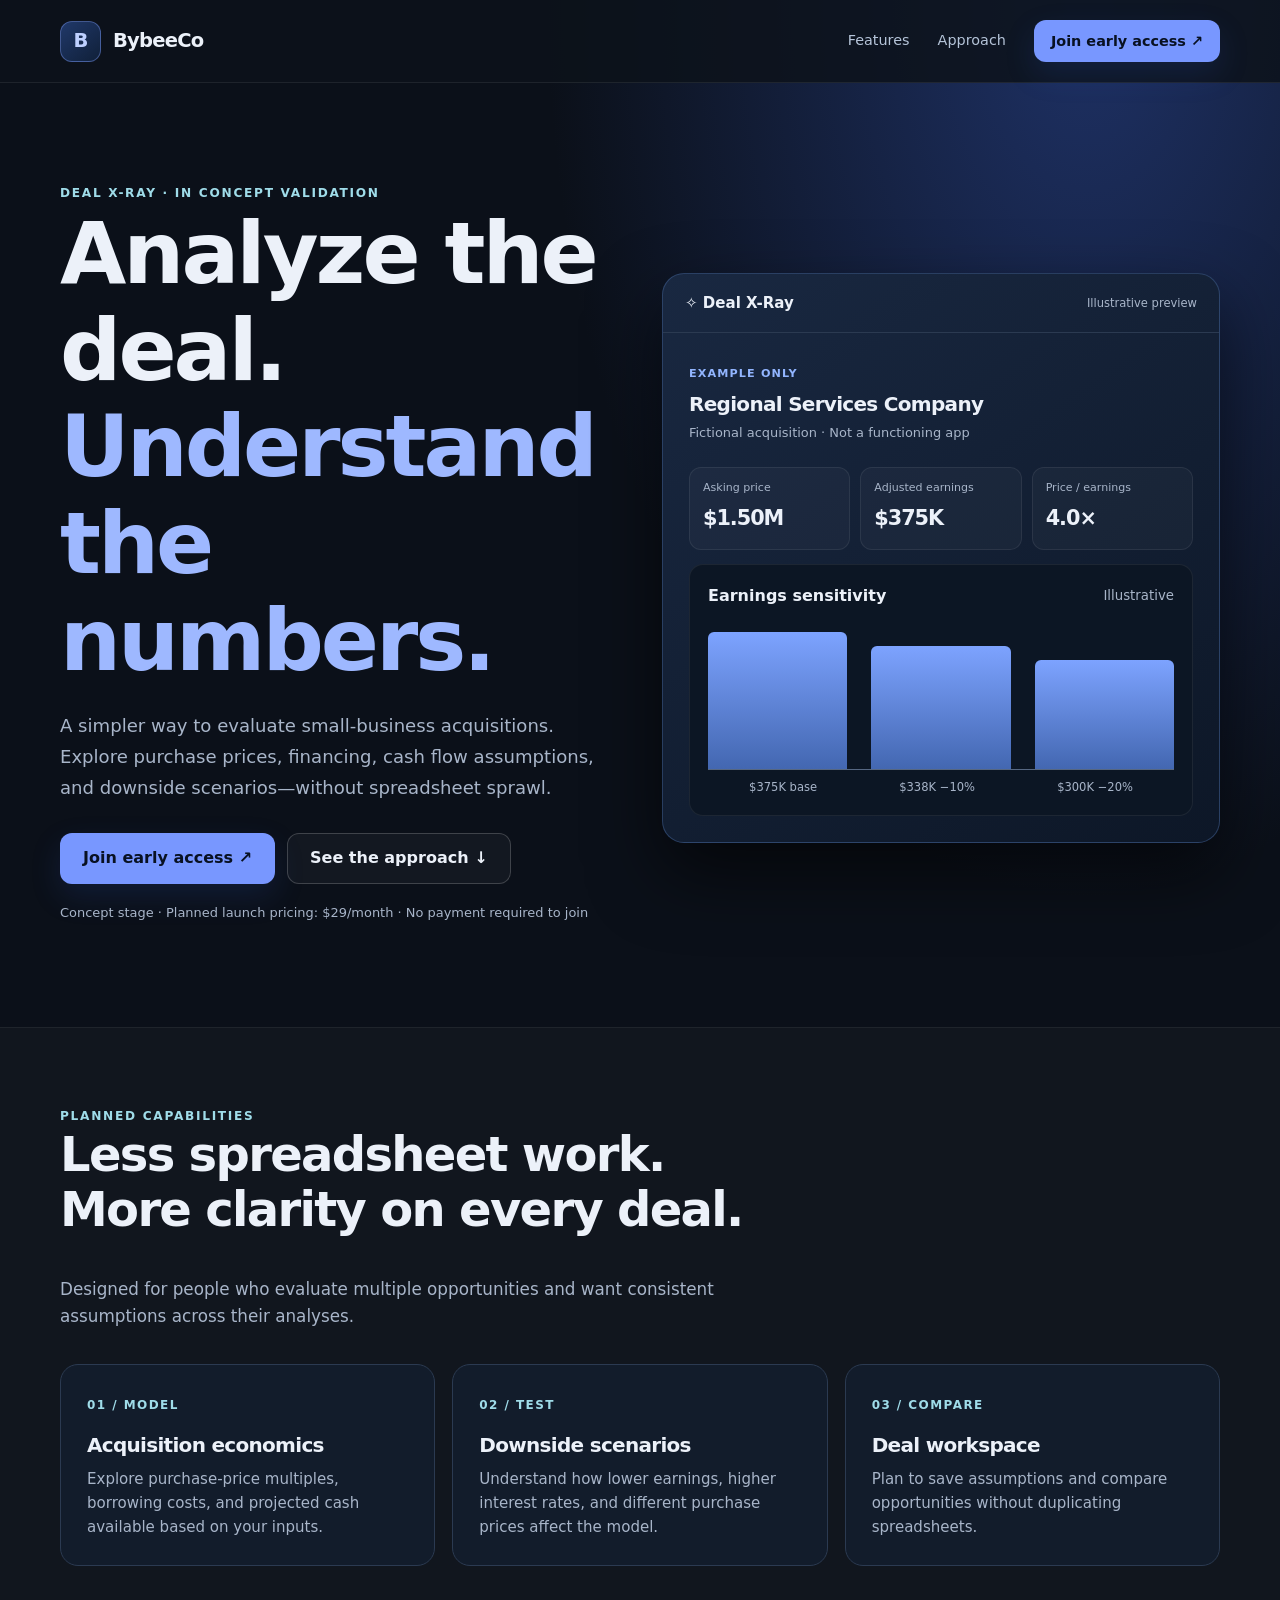
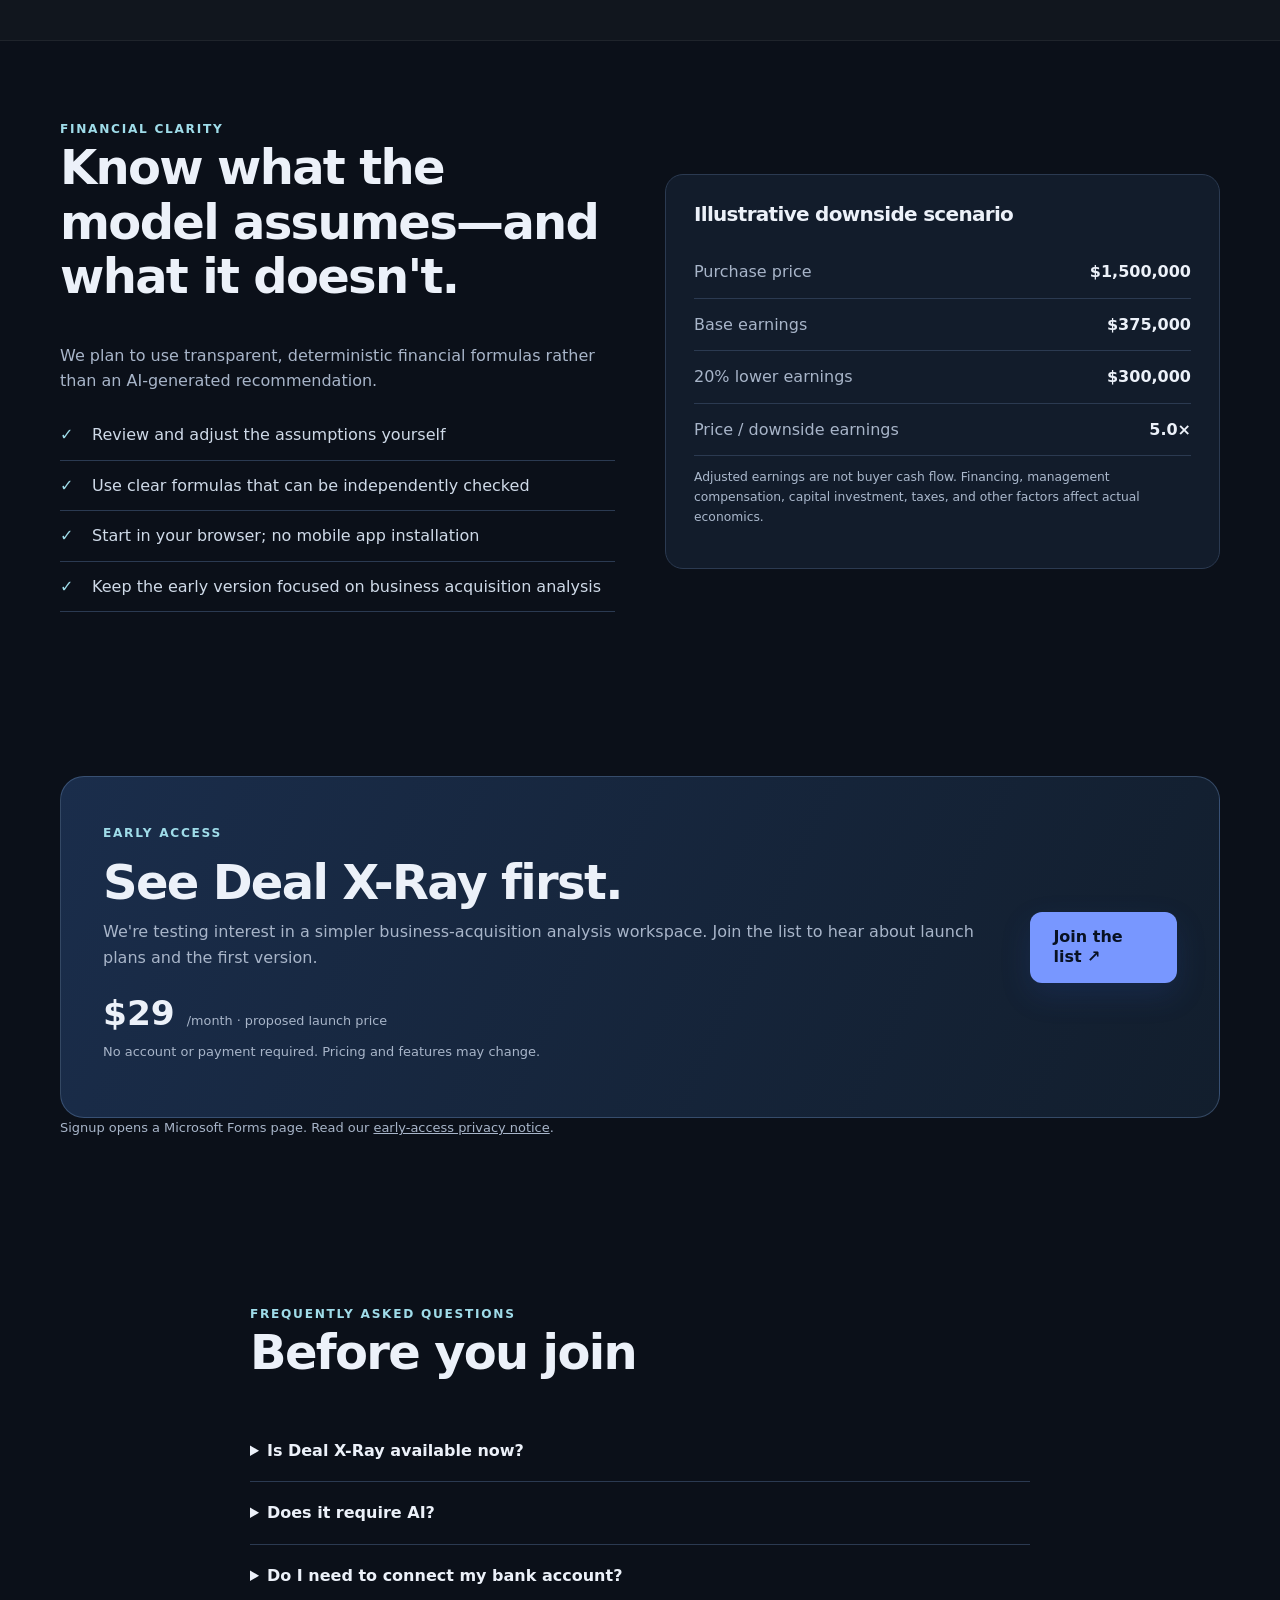
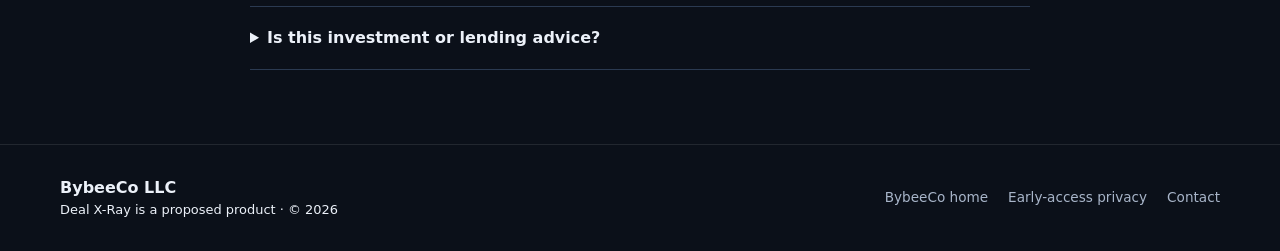
==== deal-xray/index.html @ c231838a "feat(site): add BybeeCo and Deal X-Ray launch pages" ====
<!doctype html>
<html lang="en"><head><meta charset="utf-8"><meta name="viewport" content="width=device-width,initial-scale=1"><meta name="theme-color" content="#0b1019"><meta name="description" content="Deal X-Ray is a planned business acquisition analysis workspace. Model valuations, financing, and downside scenarios. Join the early-access list."><meta property="og:title" content="Deal X-Ray | Analyze the deal. Understand the numbers."><meta property="og:description" content="A simpler way to evaluate business acquisitions. Join the early-access list."><link rel="icon" href="../favicon.svg" type="image/svg+xml"><link rel="stylesheet" href="../styles.css"><title>Deal X-Ray — Business acquisition analysis | BybeeCo</title></head>
<body><header class="header"><div class="container nav"><a class="logo" href="../"><span class="monogram">B</span>BybeeCo</a><nav class="nav-links" aria-label="Primary"><a href="#features">Features</a><a href="#how">Approach</a><a class="button primary small" href="#early-access">Join early access ↗</a></nav></div></header>
<main>
<section class="hero container"><div><span class="eyebrow">Deal X-Ray · In concept validation</span><h1>Analyze the deal.<br><span>Understand the numbers.</span></h1><p class="lead">A simpler way to evaluate small-business acquisitions. Explore purchase prices, financing, cash flow assumptions, and downside scenarios—without spreadsheet sprawl.</p><div class="actions"><a class="button primary" href="#early-access">Join early access ↗</a><a class="button secondary" href="#how">See the approach ↓</a></div><p class="caption">Concept stage · Planned launch pricing: $29/month · No payment required to join</p></div>
<div class="preview" role="img" aria-label="Illustrative acquisition underwriting preview showing a fictional business, price to earnings multiple, and downside scenarios"><div class="preview-head"><strong>✧ Deal X-Ray</strong><small>Illustrative preview</small></div><div class="preview-body"><span class="preview-tag">EXAMPLE ONLY</span><h3>Regional Services Company</h3><p class="caption">Fictional acquisition · Not a functioning app</p><div class="metrics"><div class="metric"><span>Asking price</span><strong>$1.50M</strong></div><div class="metric"><span>Adjusted earnings</span><strong>$375K</strong></div><div class="metric"><span>Price / earnings</span><strong>4.0×</strong></div></div><div class="graph"><div class="graph-top"><strong>Earnings sensitivity</strong><small>Illustrative</small></div><div class="bars"><div style="--h:100%"></div><div style="--h:90%"></div><div style="--h:80%"></div></div><div class="bar-labels"><span>$375K base</span><span>$338K −10%</span><span>$300K −20%</span></div></div></div></div></section>
<section class="section section-alt" id="features"><div class="container"><div class="section-head"><span class="kicker">Planned capabilities</span><h2>Less spreadsheet work. More clarity on every deal.</h2><p>Designed for people who evaluate multiple opportunities and want consistent assumptions across their analyses.</p></div><div class="cards"><article class="card"><span class="num">01 / MODEL</span><h3>Acquisition economics</h3><p>Explore purchase-price multiples, borrowing costs, and projected cash available based on your inputs.</p></article><article class="card"><span class="num">02 / TEST</span><h3>Downside scenarios</h3><p>Understand how lower earnings, higher interest rates, and different purchase prices affect the model.</p></article><article class="card"><span class="num">03 / COMPARE</span><h3>Deal workspace</h3><p>Plan to save assumptions and compare opportunities without duplicating spreadsheets.</p></article></div></div></section>
<section class="section container" id="how"><div class="split"><div><span class="kicker">Financial clarity</span><h2>Know what the model assumes—and what it doesn't.</h2><p>We plan to use transparent, deterministic financial formulas rather than an AI-generated recommendation.</p><ul class="check-list"><li>Review and adjust the assumptions yourself</li><li>Use clear formulas that can be independently checked</li><li>Start in your browser; no mobile app installation</li><li>Keep the early version focused on business acquisition analysis</li></ul></div><div class="note"><h3>Illustrative downside scenario</h3><div class="note-line"><span>Purchase price</span><strong>$1,500,000</strong></div><div class="note-line"><span>Base earnings</span><strong>$375,000</strong></div><div class="note-line"><span>20% lower earnings</span><strong>$300,000</strong></div><div class="note-line"><span>Price / downside earnings</span><strong>5.0×</strong></div><p class="warning">Adjusted earnings are not buyer cash flow. Financing, management compensation, capital investment, taxes, and other factors affect actual economics.</p></div></div></section>
<section class="section container" id="early-access"><div class="cta"><div><span class="kicker">Early access</span><h2>See Deal X-Ray first.</h2><p>We're testing interest in a simpler business-acquisition analysis workspace. Join the list to hear about launch plans and the first version.</p><div class="price"><strong>$29</strong><span>/month · proposed launch price</span></div><p class="caption">No account or payment required. Pricing and features may change.</p></div><a class="button primary" href="https://forms.cloud.microsoft/Pages/ResponsePage.aspx?id=NekUYfxFBU6qpfQUZ_yg_f80z0Z3oLlMpwESJOcBspFUMzMwTzVXTllCS1RRMVNJT1NWU1c4MEo0NC4u" target="_blank" rel="noopener noreferrer">Join the list ↗</a></div><p class="caption">Signup opens a Microsoft Forms page. Read our <a href="privacy.html" style="text-decoration:underline">early-access privacy notice</a>.</p></section>
<section class="section faq container"><span class="kicker">Frequently asked questions</span><h2>Before you join</h2><details><summary>Is Deal X-Ray available now?</summary><p>No. We're evaluating demand and developing the initial concept. The signup list is not a purchase or guarantee of launch.</p></details><details><summary>Does it require AI?</summary><p>No. The planned financial modeling uses formulas and explicit assumptions, not AI inference services.</p></details><details><summary>Do I need to connect my bank account?</summary><p>No. The early-access form does not request bank details or financial statements.</p></details><details><summary>Is this investment or lending advice?</summary><p>No. Deal X-Ray is planned as modeling and decision-support software, not investment, accounting, tax, legal, appraisal, or lending advice.</p></details></section>
</main><footer class="footer"><div class="container footer-inner"><div><strong>BybeeCo LLC</strong><div class="caption">Deal X-Ray is a proposed product · © 2026</div></div><div class="footer-links"><a href="../">BybeeCo home</a><a href="privacy.html">Early-access privacy</a><a href="mailto:chandler@bybeeco.net">Contact</a></div></div></footer></body></html>
---- styles.css ----
:root{color-scheme:dark;--bg:#0b1019;--panel:#121c2b;--panel2:#152238;--ink:#ecf1f9;--sub:#a8b5c9;--line:#2b3a51;--accent:#7295ff;--accent2:#9fdce9;--radius:18px}
*{box-sizing:border-box}html{scroll-behavior:smooth}body{margin:0;background:radial-gradient(ellipse 65% 40% at 85% 0%,#1e3165 0%,transparent 65%),var(--bg);color:var(--ink);font:16px/1.6 Inter,ui-sans-serif,system-ui,-apple-system,Segoe UI,sans-serif}a{color:inherit;text-decoration:none}a:hover{text-decoration:underline}a:focus-visible,summary:focus-visible{outline:2px solid var(--accent2);outline-offset:4px}h1,h2,h3,p{margin-top:0}h1,h2,h3{line-height:1.13;letter-spacing:-.035em}h1{font-size:clamp(2.7rem,6.7vw,5.7rem);margin-bottom:22px}h2{font-size:clamp(2rem,4vw,3rem)}h3{font-size:1.25rem}p{color:var(--sub)}small,.muted{color:var(--sub)}.container{width:min(1160px,calc(100% - 40px));margin:auto}.header{border-bottom:1px solid #ffffff13;background:#0c121bd9;position:relative;z-index:2}.nav{min-height:82px;display:flex;align-items:center;justify-content:space-between;gap:22px}.logo{display:flex;align-items:center;gap:12px;font-weight:750;font-size:1.22rem;letter-spacing:-.04em}.monogram{display:inline-grid;place-items:center;width:41px;height:41px;border:1px solid #86a2ff66;border-radius:12px;background:linear-gradient(140deg,#203869,#102039);color:#bed0ff;font-weight:850}.nav-links{display:flex;align-items:center;gap:28px}.nav-links>a:not(.button){font-size:.9rem;color:#b5c4d9}.button{display:inline-flex;align-items:center;justify-content:center;gap:8px;border-radius:12px;padding:14px 22px;font-weight:700;line-height:1.3;transition:transform .15s,background .15s;border:1px solid transparent}.button:hover{text-decoration:none;transform:translateY(-1px)}.primary{background:#7897ff;color:#081122;box-shadow:0 12px 30px #294eb030}.primary:hover{background:#93abff}.secondary{background:#ffffff09;border-color:#ffffff30;color:var(--ink)}.small{padding:11px 16px;font-size:.9rem}.eyebrow,.kicker{font-size:.76rem;color:var(--accent2);font-weight:750;letter-spacing:.14em;text-transform:uppercase}.hero{padding:96px 0 90px;display:grid;grid-template-columns:1fr 1fr;align-items:center;gap:44px}.hero h1 span{color:#9eb8ff}.lead{font-size:1.13rem;line-height:1.7;max-width:580px}.actions{display:flex;flex-wrap:wrap;gap:12px;margin:30px 0 19px}.caption{font-size:.81rem}.preview{background:linear-gradient(145deg,#192841,#0d1727);border:1px solid #4262977f;border-radius:22px;box-shadow:0 30px 70px #0009;overflow:hidden}.preview-head{display:flex;justify-content:space-between;align-items:center;padding:17px 22px;border-bottom:1px solid var(--line);gap:10px}.preview-head strong{font-size:.94rem}.preview-head small{font-size:.72rem}.preview-body{padding:26px}.preview-body h3{margin:8px 0}.preview-tag{color:#92b5ff;font-size:.7rem;font-weight:700;letter-spacing:.1em}.metrics{display:grid;grid-template-columns:repeat(3,1fr);gap:10px;margin-top:23px}.metric{background:#ffffff08;border:1px solid #ffffff13;border-radius:12px;padding:13px}.metric span{display:block;font-size:.69rem;color:var(--sub);line-height:1.3}.metric strong{display:block;font-size:1.3rem;margin:7px 0 0;letter-spacing:-.05em}.graph{margin-top:14px;padding:18px;background:#0c1624;border:1px solid #ffffff12;border-radius:14px}.graph-top{display:flex;align-items:center;justify-content:space-between;gap:10px}.bars{height:138px;display:grid;grid-template-columns:repeat(3,1fr);gap:24px;align-items:end;margin-top:24px;border-bottom:1px solid #566782}.bars div{border-radius:6px 6px 0 0;background:linear-gradient(180deg,#7da3ff,#4367b1);height:var(--h);position:relative}.bar-labels{display:flex;justify-content:space-around;color:var(--sub);font-size:.72rem;padding-top:8px}.section{padding:74px 0}.section-alt{background:#ffffff06;border-block:1px solid #ffffff0f}.section-head{max-width:740px;margin-bottom:35px}.section-head p{font-size:1.05rem}.cards{display:grid;grid-template-columns:repeat(3,minmax(0,1fr));gap:17px}.card{padding:26px;background:var(--panel);border:1px solid var(--line);border-radius:var(--radius)}.card .num{color:var(--accent2);font-size:.75rem;letter-spacing:.12em;font-weight:800}.card h3{margin:17px 0 10px}.card p{font-size:.94rem;margin:0}.split{display:grid;grid-template-columns:1fr 1fr;gap:50px;align-items:center}.check-list{list-style:none;padding:0}.check-list li{padding:12px 0 12px 32px;border-bottom:1px solid var(--line);position:relative;color:#cfdae8}.check-list li:before{content:'✓';position:absolute;left:0;color:var(--accent2)}.note{border:1px solid var(--line);background:var(--panel);border-radius:var(--radius);padding:28px}.note-line{display:flex;justify-content:space-between;gap:10px;padding:13px 0;border-bottom:1px solid var(--line)}.note-line:last-child{border-bottom:0}.note-line span{color:var(--sub)}.note-line strong{white-space:nowrap}.cta{border:1px solid #6685b168;background:linear-gradient(115deg,#1a2d4b,#121e2d);border-radius:24px;padding:42px;display:flex;align-items:center;justify-content:space-between;gap:28px}.cta h2{margin:10px 0}.price{display:flex;gap:12px;align-items:baseline;margin:12px 0 0}.price strong{font-size:2.15rem}.price span{color:var(--sub);font-size:.8rem}.faq{max-width:780px}.faq details{padding:18px 0;border-bottom:1px solid var(--line)}.faq summary{cursor:pointer;font-weight:650}.faq p{padding-top:12px}.footer{border-top:1px solid #ffffff18;padding:30px 0}.footer-inner{display:flex;justify-content:space-between;gap:16px;flex-wrap:wrap;align-items:center}.footer-links{display:flex;flex-wrap:wrap;gap:20px;font-size:.85rem;color:var(--sub)}.legal{max-width:800px;margin:65px auto 90px}.legal h1{font-size:clamp(2.2rem,5vw,3.4rem)}.legal h2{font-size:1.3rem;margin-top:28px}.legal p,.legal li{color:var(--sub)}.warning{font-size:.77rem;color:#aab8cc;margin-top:12px}
@media(max-width:850px){.hero,.split{grid-template-columns:1fr}.hero{padding:65px 0;gap:35px}.cards{grid-template-columns:1fr 1fr}.cta{flex-direction:column;align-items:start}.nav-links>a:not(.button){display:none}}
@media(max-width:560px){.container{width:min(100% - 28px,1160px)}.nav{min-height:70px}.nav-links .button{font-size:.77rem;padding:10px 12px}.logo{font-size:1.06rem}.monogram{width:35px;height:35px}.hero{padding:50px 0}.cards{grid-template-columns:1fr}.metrics{gap:5px}.metric{padding:10px}.metric strong{font-size:1.05rem}.metric span{font-size:.62rem}.preview-body{padding:15px}.cta{padding:26px}.section{padding:50px 0}.footer-inner{align-items:start;flex-direction:column}}
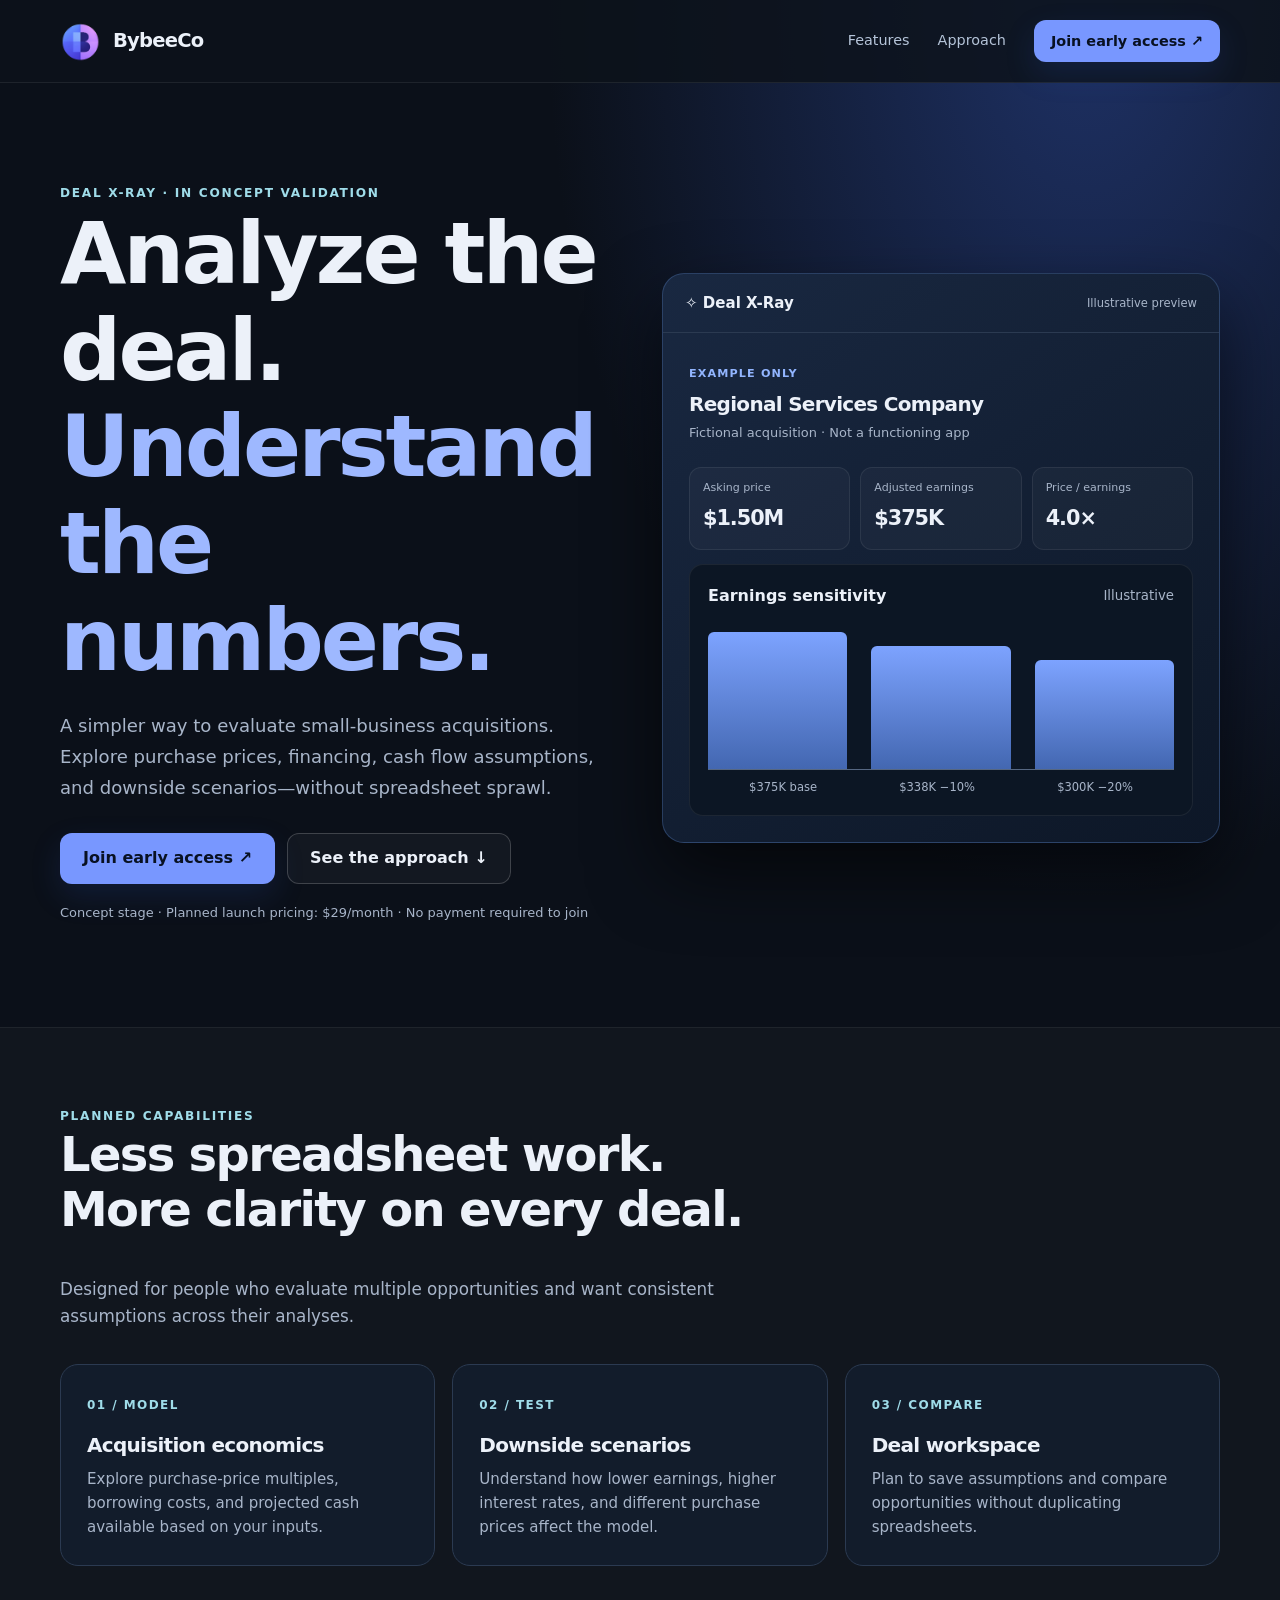
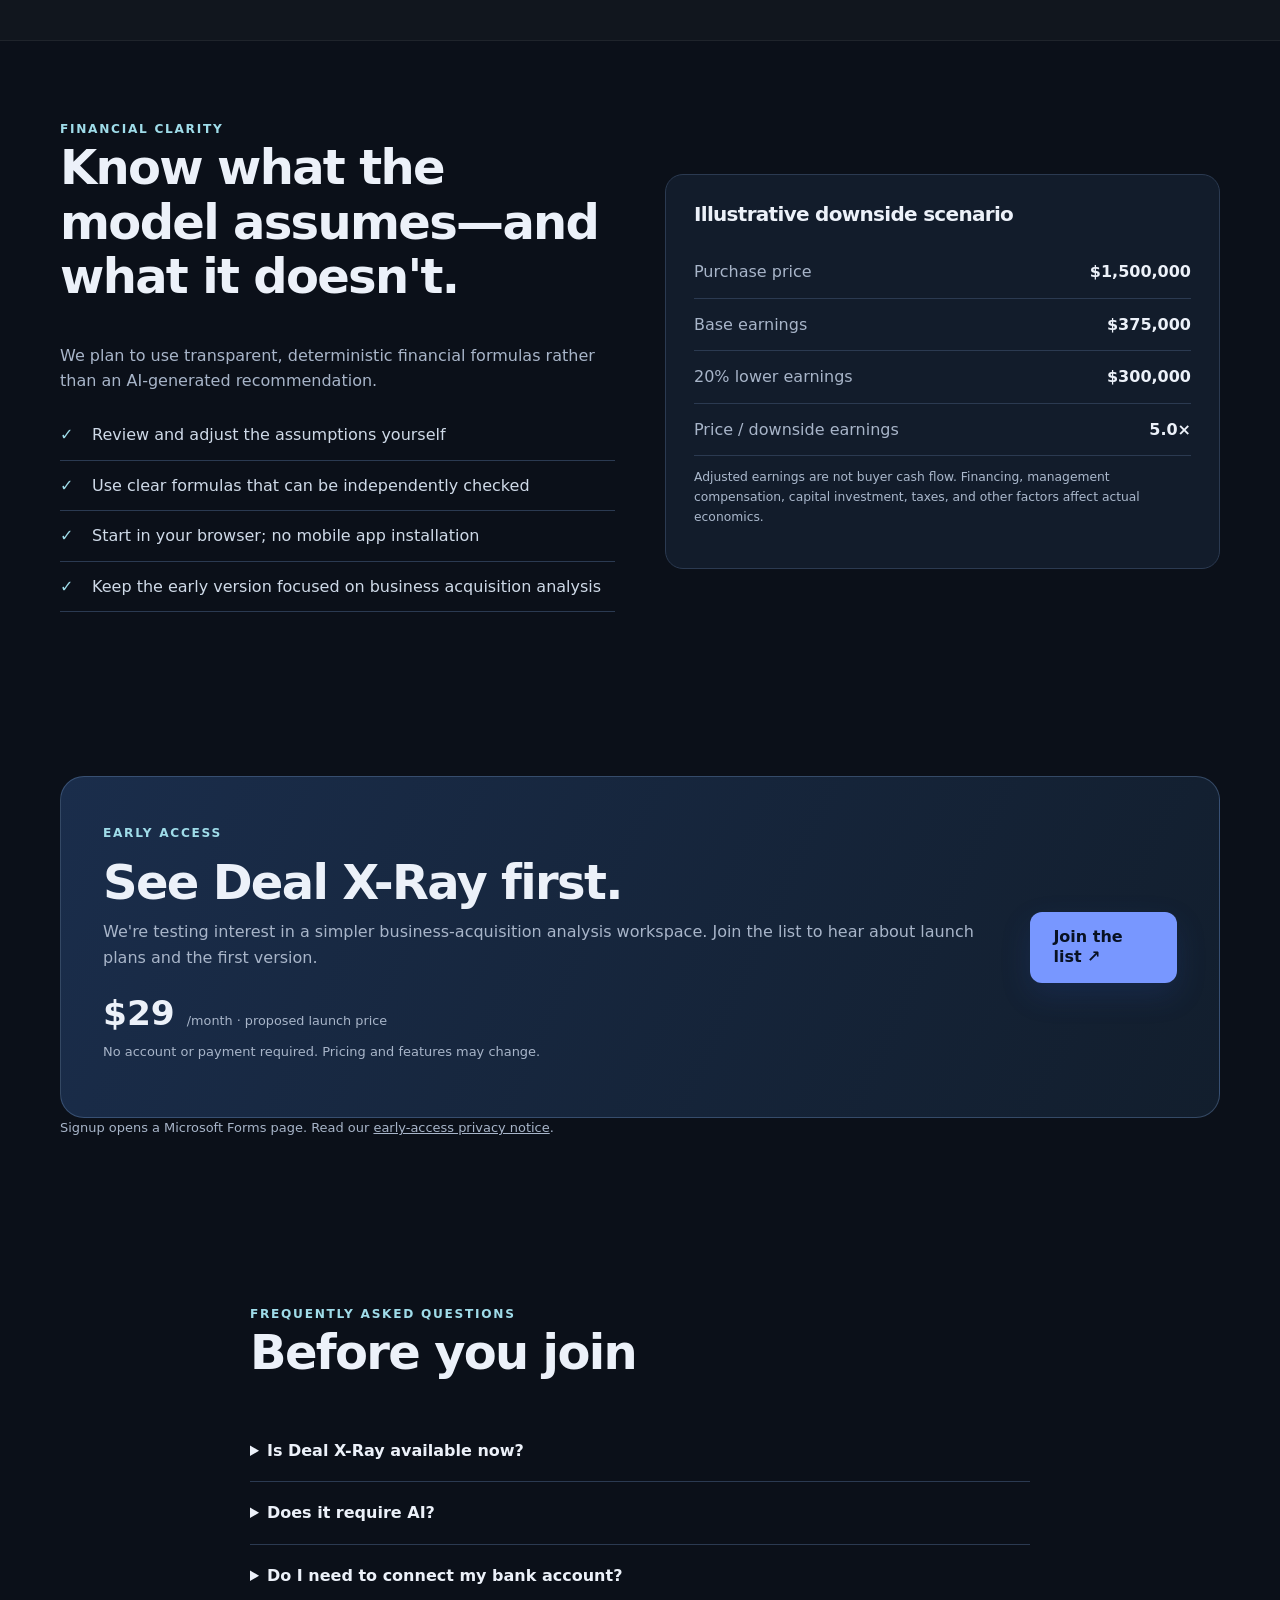
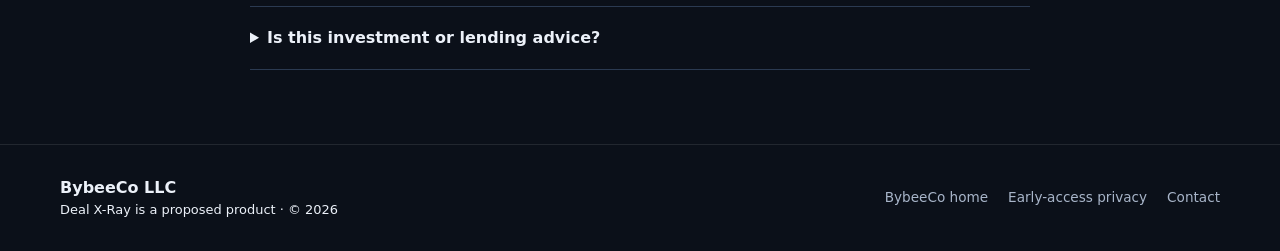
==== commit 5c559581: "style: replace placeholder monogram with original BybeeCo brand assets" ====
--- a/deal-xray/index.html
+++ b/deal-xray/index.html
@@ -1,6 +1,6 @@
 <!doctype html>
-<html lang="en"><head><meta charset="utf-8"><meta name="viewport" content="width=device-width,initial-scale=1"><meta name="theme-color" content="#0b1019"><meta name="description" content="Deal X-Ray is a planned business acquisition analysis workspace. Model valuations, financing, and downside scenarios. Join the early-access list."><meta property="og:title" content="Deal X-Ray | Analyze the deal. Understand the numbers."><meta property="og:description" content="A simpler way to evaluate business acquisitions. Join the early-access list."><link rel="icon" href="../favicon.svg" type="image/svg+xml"><link rel="stylesheet" href="../styles.css"><title>Deal X-Ray — Business acquisition analysis | BybeeCo</title></head>
-<body><header class="header"><div class="container nav"><a class="logo" href="../"><span class="monogram">B</span>BybeeCo</a><nav class="nav-links" aria-label="Primary"><a href="#features">Features</a><a href="#how">Approach</a><a class="button primary small" href="#early-access">Join early access ↗</a></nav></div></header>
+<html lang="en"><head><meta charset="utf-8"><meta name="viewport" content="width=device-width,initial-scale=1"><meta name="theme-color" content="#0b1019"><meta name="description" content="Deal X-Ray is a planned business acquisition analysis workspace. Model valuations, financing, and downside scenarios. Join the early-access list."><meta property="og:title" content="Deal X-Ray | Analyze the deal. Understand the numbers."><meta property="og:description" content="A simpler way to evaluate business acquisitions. Join the early-access list."><link rel="icon" type="image/png" sizes="96x96" href="../favicon-96x96.png"><link rel="apple-touch-icon" sizes="192x192" href="../web-app-manifest-192x192.png"><link rel="stylesheet" href="../styles.css"><title>Deal X-Ray — Business acquisition analysis | BybeeCo</title></head>
+<body><header class="header"><div class="container nav"><a class="logo" href="../"><img class="brand-mark" src="../web-app-manifest-192x192.png" width="41" height="41" alt="" decoding="async">BybeeCo</a><nav class="nav-links" aria-label="Primary"><a href="#features">Features</a><a href="#how">Approach</a><a class="button primary small" href="#early-access">Join early access ↗</a></nav></div></header>
 <main>
 <section class="hero container"><div><span class="eyebrow">Deal X-Ray · In concept validation</span><h1>Analyze the deal.<br><span>Understand the numbers.</span></h1><p class="lead">A simpler way to evaluate small-business acquisitions. Explore purchase prices, financing, cash flow assumptions, and downside scenarios—without spreadsheet sprawl.</p><div class="actions"><a class="button primary" href="#early-access">Join early access ↗</a><a class="button secondary" href="#how">See the approach ↓</a></div><p class="caption">Concept stage · Planned launch pricing: $29/month · No payment required to join</p></div>
 <div class="preview" role="img" aria-label="Illustrative acquisition underwriting preview showing a fictional business, price to earnings multiple, and downside scenarios"><div class="preview-head"><strong>✧ Deal X-Ray</strong><small>Illustrative preview</small></div><div class="preview-body"><span class="preview-tag">EXAMPLE ONLY</span><h3>Regional Services Company</h3><p class="caption">Fictional acquisition · Not a functioning app</p><div class="metrics"><div class="metric"><span>Asking price</span><strong>$1.50M</strong></div><div class="metric"><span>Adjusted earnings</span><strong>$375K</strong></div><div class="metric"><span>Price / earnings</span><strong>4.0×</strong></div></div><div class="graph"><div class="graph-top"><strong>Earnings sensitivity</strong><small>Illustrative</small></div><div class="bars"><div style="--h:100%"></div><div style="--h:90%"></div><div style="--h:80%"></div></div><div class="bar-labels"><span>$375K base</span><span>$338K −10%</span><span>$300K −20%</span></div></div></div></div></section>
--- a/styles.css
+++ b/styles.css
@@ -1,4 +1,4 @@
 :root{color-scheme:dark;--bg:#0b1019;--panel:#121c2b;--panel2:#152238;--ink:#ecf1f9;--sub:#a8b5c9;--line:#2b3a51;--accent:#7295ff;--accent2:#9fdce9;--radius:18px}
-*{box-sizing:border-box}html{scroll-behavior:smooth}body{margin:0;background:radial-gradient(ellipse 65% 40% at 85% 0%,#1e3165 0%,transparent 65%),var(--bg);color:var(--ink);font:16px/1.6 Inter,ui-sans-serif,system-ui,-apple-system,Segoe UI,sans-serif}a{color:inherit;text-decoration:none}a:hover{text-decoration:underline}a:focus-visible,summary:focus-visible{outline:2px solid var(--accent2);outline-offset:4px}h1,h2,h3,p{margin-top:0}h1,h2,h3{line-height:1.13;letter-spacing:-.035em}h1{font-size:clamp(2.7rem,6.7vw,5.7rem);margin-bottom:22px}h2{font-size:clamp(2rem,4vw,3rem)}h3{font-size:1.25rem}p{color:var(--sub)}small,.muted{color:var(--sub)}.container{width:min(1160px,calc(100% - 40px));margin:auto}.header{border-bottom:1px solid #ffffff13;background:#0c121bd9;position:relative;z-index:2}.nav{min-height:82px;display:flex;align-items:center;justify-content:space-between;gap:22px}.logo{display:flex;align-items:center;gap:12px;font-weight:750;font-size:1.22rem;letter-spacing:-.04em}.monogram{display:inline-grid;place-items:center;width:41px;height:41px;border:1px solid #86a2ff66;border-radius:12px;background:linear-gradient(140deg,#203869,#102039);color:#bed0ff;font-weight:850}.nav-links{display:flex;align-items:center;gap:28px}.nav-links>a:not(.button){font-size:.9rem;color:#b5c4d9}.button{display:inline-flex;align-items:center;justify-content:center;gap:8px;border-radius:12px;padding:14px 22px;font-weight:700;line-height:1.3;transition:transform .15s,background .15s;border:1px solid transparent}.button:hover{text-decoration:none;transform:translateY(-1px)}.primary{background:#7897ff;color:#081122;box-shadow:0 12px 30px #294eb030}.primary:hover{background:#93abff}.secondary{background:#ffffff09;border-color:#ffffff30;color:var(--ink)}.small{padding:11px 16px;font-size:.9rem}.eyebrow,.kicker{font-size:.76rem;color:var(--accent2);font-weight:750;letter-spacing:.14em;text-transform:uppercase}.hero{padding:96px 0 90px;display:grid;grid-template-columns:1fr 1fr;align-items:center;gap:44px}.hero h1 span{color:#9eb8ff}.lead{font-size:1.13rem;line-height:1.7;max-width:580px}.actions{display:flex;flex-wrap:wrap;gap:12px;margin:30px 0 19px}.caption{font-size:.81rem}.preview{background:linear-gradient(145deg,#192841,#0d1727);border:1px solid #4262977f;border-radius:22px;box-shadow:0 30px 70px #0009;overflow:hidden}.preview-head{display:flex;justify-content:space-between;align-items:center;padding:17px 22px;border-bottom:1px solid var(--line);gap:10px}.preview-head strong{font-size:.94rem}.preview-head small{font-size:.72rem}.preview-body{padding:26px}.preview-body h3{margin:8px 0}.preview-tag{color:#92b5ff;font-size:.7rem;font-weight:700;letter-spacing:.1em}.metrics{display:grid;grid-template-columns:repeat(3,1fr);gap:10px;margin-top:23px}.metric{background:#ffffff08;border:1px solid #ffffff13;border-radius:12px;padding:13px}.metric span{display:block;font-size:.69rem;color:var(--sub);line-height:1.3}.metric strong{display:block;font-size:1.3rem;margin:7px 0 0;letter-spacing:-.05em}.graph{margin-top:14px;padding:18px;background:#0c1624;border:1px solid #ffffff12;border-radius:14px}.graph-top{display:flex;align-items:center;justify-content:space-between;gap:10px}.bars{height:138px;display:grid;grid-template-columns:repeat(3,1fr);gap:24px;align-items:end;margin-top:24px;border-bottom:1px solid #566782}.bars div{border-radius:6px 6px 0 0;background:linear-gradient(180deg,#7da3ff,#4367b1);height:var(--h);position:relative}.bar-labels{display:flex;justify-content:space-around;color:var(--sub);font-size:.72rem;padding-top:8px}.section{padding:74px 0}.section-alt{background:#ffffff06;border-block:1px solid #ffffff0f}.section-head{max-width:740px;margin-bottom:35px}.section-head p{font-size:1.05rem}.cards{display:grid;grid-template-columns:repeat(3,minmax(0,1fr));gap:17px}.card{padding:26px;background:var(--panel);border:1px solid var(--line);border-radius:var(--radius)}.card .num{color:var(--accent2);font-size:.75rem;letter-spacing:.12em;font-weight:800}.card h3{margin:17px 0 10px}.card p{font-size:.94rem;margin:0}.split{display:grid;grid-template-columns:1fr 1fr;gap:50px;align-items:center}.check-list{list-style:none;padding:0}.check-list li{padding:12px 0 12px 32px;border-bottom:1px solid var(--line);position:relative;color:#cfdae8}.check-list li:before{content:'✓';position:absolute;left:0;color:var(--accent2)}.note{border:1px solid var(--line);background:var(--panel);border-radius:var(--radius);padding:28px}.note-line{display:flex;justify-content:space-between;gap:10px;padding:13px 0;border-bottom:1px solid var(--line)}.note-line:last-child{border-bottom:0}.note-line span{color:var(--sub)}.note-line strong{white-space:nowrap}.cta{border:1px solid #6685b168;background:linear-gradient(115deg,#1a2d4b,#121e2d);border-radius:24px;padding:42px;display:flex;align-items:center;justify-content:space-between;gap:28px}.cta h2{margin:10px 0}.price{display:flex;gap:12px;align-items:baseline;margin:12px 0 0}.price strong{font-size:2.15rem}.price span{color:var(--sub);font-size:.8rem}.faq{max-width:780px}.faq details{padding:18px 0;border-bottom:1px solid var(--line)}.faq summary{cursor:pointer;font-weight:650}.faq p{padding-top:12px}.footer{border-top:1px solid #ffffff18;padding:30px 0}.footer-inner{display:flex;justify-content:space-between;gap:16px;flex-wrap:wrap;align-items:center}.footer-links{display:flex;flex-wrap:wrap;gap:20px;font-size:.85rem;color:var(--sub)}.legal{max-width:800px;margin:65px auto 90px}.legal h1{font-size:clamp(2.2rem,5vw,3.4rem)}.legal h2{font-size:1.3rem;margin-top:28px}.legal p,.legal li{color:var(--sub)}.warning{font-size:.77rem;color:#aab8cc;margin-top:12px}
+*{box-sizing:border-box}html{scroll-behavior:smooth}body{margin:0;background:radial-gradient(ellipse 65% 40% at 85% 0%,#1e3165 0%,transparent 65%),var(--bg);color:var(--ink);font:16px/1.6 Inter,ui-sans-serif,system-ui,-apple-system,Segoe UI,sans-serif}a{color:inherit;text-decoration:none}a:hover{text-decoration:underline}a:focus-visible,summary:focus-visible{outline:2px solid var(--accent2);outline-offset:4px}h1,h2,h3,p{margin-top:0}h1,h2,h3{line-height:1.13;letter-spacing:-.035em}h1{font-size:clamp(2.7rem,6.7vw,5.7rem);margin-bottom:22px}h2{font-size:clamp(2rem,4vw,3rem)}h3{font-size:1.25rem}p{color:var(--sub)}small,.muted{color:var(--sub)}.container{width:min(1160px,calc(100% - 40px));margin:auto}.header{border-bottom:1px solid #ffffff13;background:#0c121bd9;position:relative;z-index:2}.nav{min-height:82px;display:flex;align-items:center;justify-content:space-between;gap:22px}.logo{display:flex;align-items:center;gap:12px;font-weight:750;font-size:1.22rem;letter-spacing:-.04em}.brand-mark{display:block;width:41px;height:41px;object-fit:contain;flex-shrink:0}.nav-links{display:flex;align-items:center;gap:28px}.nav-links>a:not(.button){font-size:.9rem;color:#b5c4d9}.button{display:inline-flex;align-items:center;justify-content:center;gap:8px;border-radius:12px;padding:14px 22px;font-weight:700;line-height:1.3;transition:transform .15s,background .15s;border:1px solid transparent}.button:hover{text-decoration:none;transform:translateY(-1px)}.primary{background:#7897ff;color:#081122;box-shadow:0 12px 30px #294eb030}.primary:hover{background:#93abff}.secondary{background:#ffffff09;border-color:#ffffff30;color:var(--ink)}.small{padding:11px 16px;font-size:.9rem}.eyebrow,.kicker{font-size:.76rem;color:var(--accent2);font-weight:750;letter-spacing:.14em;text-transform:uppercase}.hero{padding:96px 0 90px;display:grid;grid-template-columns:1fr 1fr;align-items:center;gap:44px}.hero h1 span{color:#9eb8ff}.lead{font-size:1.13rem;line-height:1.7;max-width:580px}.actions{display:flex;flex-wrap:wrap;gap:12px;margin:30px 0 19px}.caption{font-size:.81rem}.preview{background:linear-gradient(145deg,#192841,#0d1727);border:1px solid #4262977f;border-radius:22px;box-shadow:0 30px 70px #0009;overflow:hidden}.preview-head{display:flex;justify-content:space-between;align-items:center;padding:17px 22px;border-bottom:1px solid var(--line);gap:10px}.preview-head strong{font-size:.94rem}.preview-head small{font-size:.72rem}.preview-body{padding:26px}.preview-body h3{margin:8px 0}.preview-tag{color:#92b5ff;font-size:.7rem;font-weight:700;letter-spacing:.1em}.metrics{display:grid;grid-template-columns:repeat(3,1fr);gap:10px;margin-top:23px}.metric{background:#ffffff08;border:1px solid #ffffff13;border-radius:12px;padding:13px}.metric span{display:block;font-size:.69rem;color:var(--sub);line-height:1.3}.metric strong{display:block;font-size:1.3rem;margin:7px 0 0;letter-spacing:-.05em}.graph{margin-top:14px;padding:18px;background:#0c1624;border:1px solid #ffffff12;border-radius:14px}.graph-top{display:flex;align-items:center;justify-content:space-between;gap:10px}.bars{height:138px;display:grid;grid-template-columns:repeat(3,1fr);gap:24px;align-items:end;margin-top:24px;border-bottom:1px solid #566782}.bars div{border-radius:6px 6px 0 0;background:linear-gradient(180deg,#7da3ff,#4367b1);height:var(--h);position:relative}.bar-labels{display:flex;justify-content:space-around;color:var(--sub);font-size:.72rem;padding-top:8px}.section{padding:74px 0}.section-alt{background:#ffffff06;border-block:1px solid #ffffff0f}.section-head{max-width:740px;margin-bottom:35px}.section-head p{font-size:1.05rem}.cards{display:grid;grid-template-columns:repeat(3,minmax(0,1fr));gap:17px}.card{padding:26px;background:var(--panel);border:1px solid var(--line);border-radius:var(--radius)}.card .num{color:var(--accent2);font-size:.75rem;letter-spacing:.12em;font-weight:800}.card h3{margin:17px 0 10px}.card p{font-size:.94rem;margin:0}.split{display:grid;grid-template-columns:1fr 1fr;gap:50px;align-items:center}.check-list{list-style:none;padding:0}.check-list li{padding:12px 0 12px 32px;border-bottom:1px solid var(--line);position:relative;color:#cfdae8}.check-list li:before{content:'✓';position:absolute;left:0;color:var(--accent2)}.note{border:1px solid var(--line);background:var(--panel);border-radius:var(--radius);padding:28px}.note-line{display:flex;justify-content:space-between;gap:10px;padding:13px 0;border-bottom:1px solid var(--line)}.note-line:last-child{border-bottom:0}.note-line span{color:var(--sub)}.note-line strong{white-space:nowrap}.cta{border:1px solid #6685b168;background:linear-gradient(115deg,#1a2d4b,#121e2d);border-radius:24px;padding:42px;display:flex;align-items:center;justify-content:space-between;gap:28px}.cta h2{margin:10px 0}.price{display:flex;gap:12px;align-items:baseline;margin:12px 0 0}.price strong{font-size:2.15rem}.price span{color:var(--sub);font-size:.8rem}.faq{max-width:780px}.faq details{padding:18px 0;border-bottom:1px solid var(--line)}.faq summary{cursor:pointer;font-weight:650}.faq p{padding-top:12px}.footer{border-top:1px solid #ffffff18;padding:30px 0}.footer-inner{display:flex;justify-content:space-between;gap:16px;flex-wrap:wrap;align-items:center}.footer-links{display:flex;flex-wrap:wrap;gap:20px;font-size:.85rem;color:var(--sub)}.legal{max-width:800px;margin:65px auto 90px}.legal h1{font-size:clamp(2.2rem,5vw,3.4rem)}.legal h2{font-size:1.3rem;margin-top:28px}.legal p,.legal li{color:var(--sub)}.warning{font-size:.77rem;color:#aab8cc;margin-top:12px}
 @media(max-width:850px){.hero,.split{grid-template-columns:1fr}.hero{padding:65px 0;gap:35px}.cards{grid-template-columns:1fr 1fr}.cta{flex-direction:column;align-items:start}.nav-links>a:not(.button){display:none}}
-@media(max-width:560px){.container{width:min(100% - 28px,1160px)}.nav{min-height:70px}.nav-links .button{font-size:.77rem;padding:10px 12px}.logo{font-size:1.06rem}.monogram{width:35px;height:35px}.hero{padding:50px 0}.cards{grid-template-columns:1fr}.metrics{gap:5px}.metric{padding:10px}.metric strong{font-size:1.05rem}.metric span{font-size:.62rem}.preview-body{padding:15px}.cta{padding:26px}.section{padding:50px 0}.footer-inner{align-items:start;flex-direction:column}}+@media(max-width:560px){.container{width:min(100% - 28px,1160px)}.nav{min-height:70px}.nav-links .button{font-size:.77rem;padding:10px 12px}.logo{font-size:1.06rem}.brand-mark{width:35px;height:35px}.hero{padding:50px 0}.cards{grid-template-columns:1fr}.metrics{gap:5px}.metric{padding:10px}.metric strong{font-size:1.05rem}.metric span{font-size:.62rem}.preview-body{padding:15px}.cta{padding:26px}.section{padding:50px 0}.footer-inner{align-items:start;flex-direction:column}}
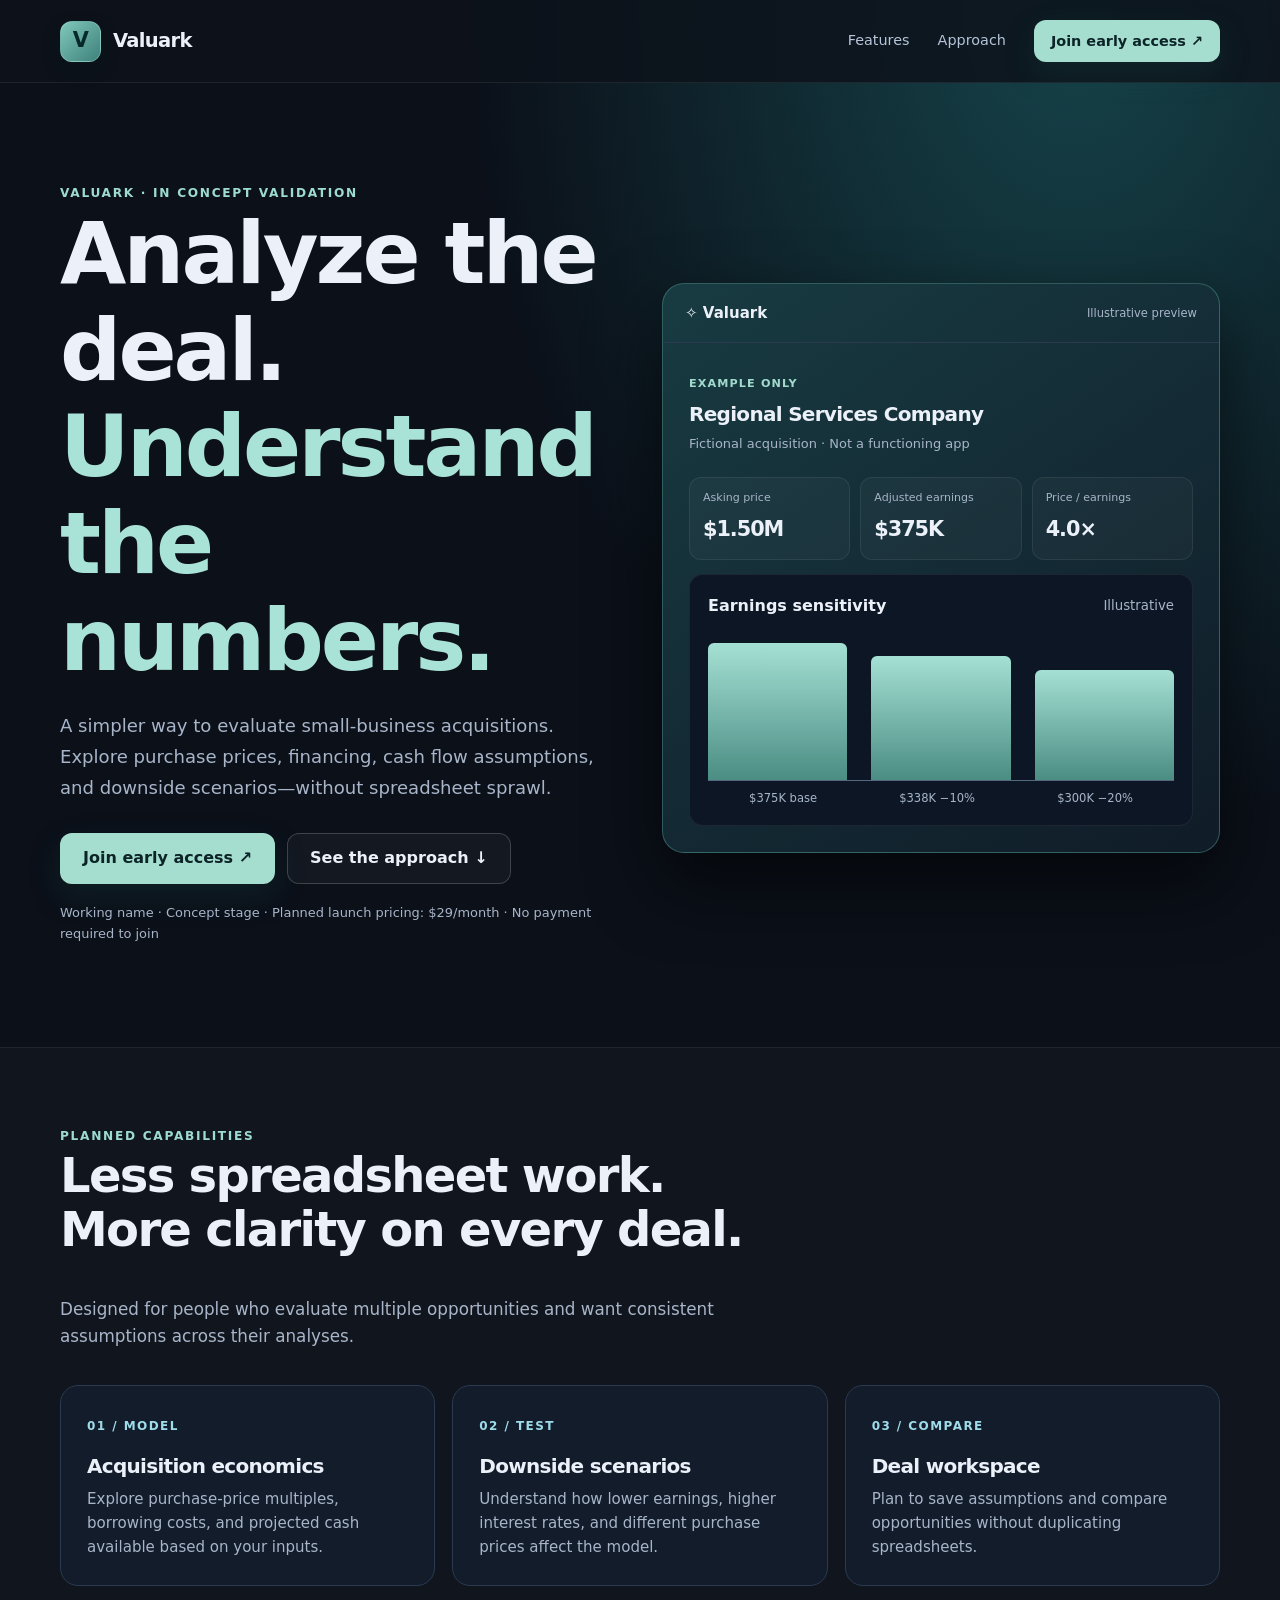
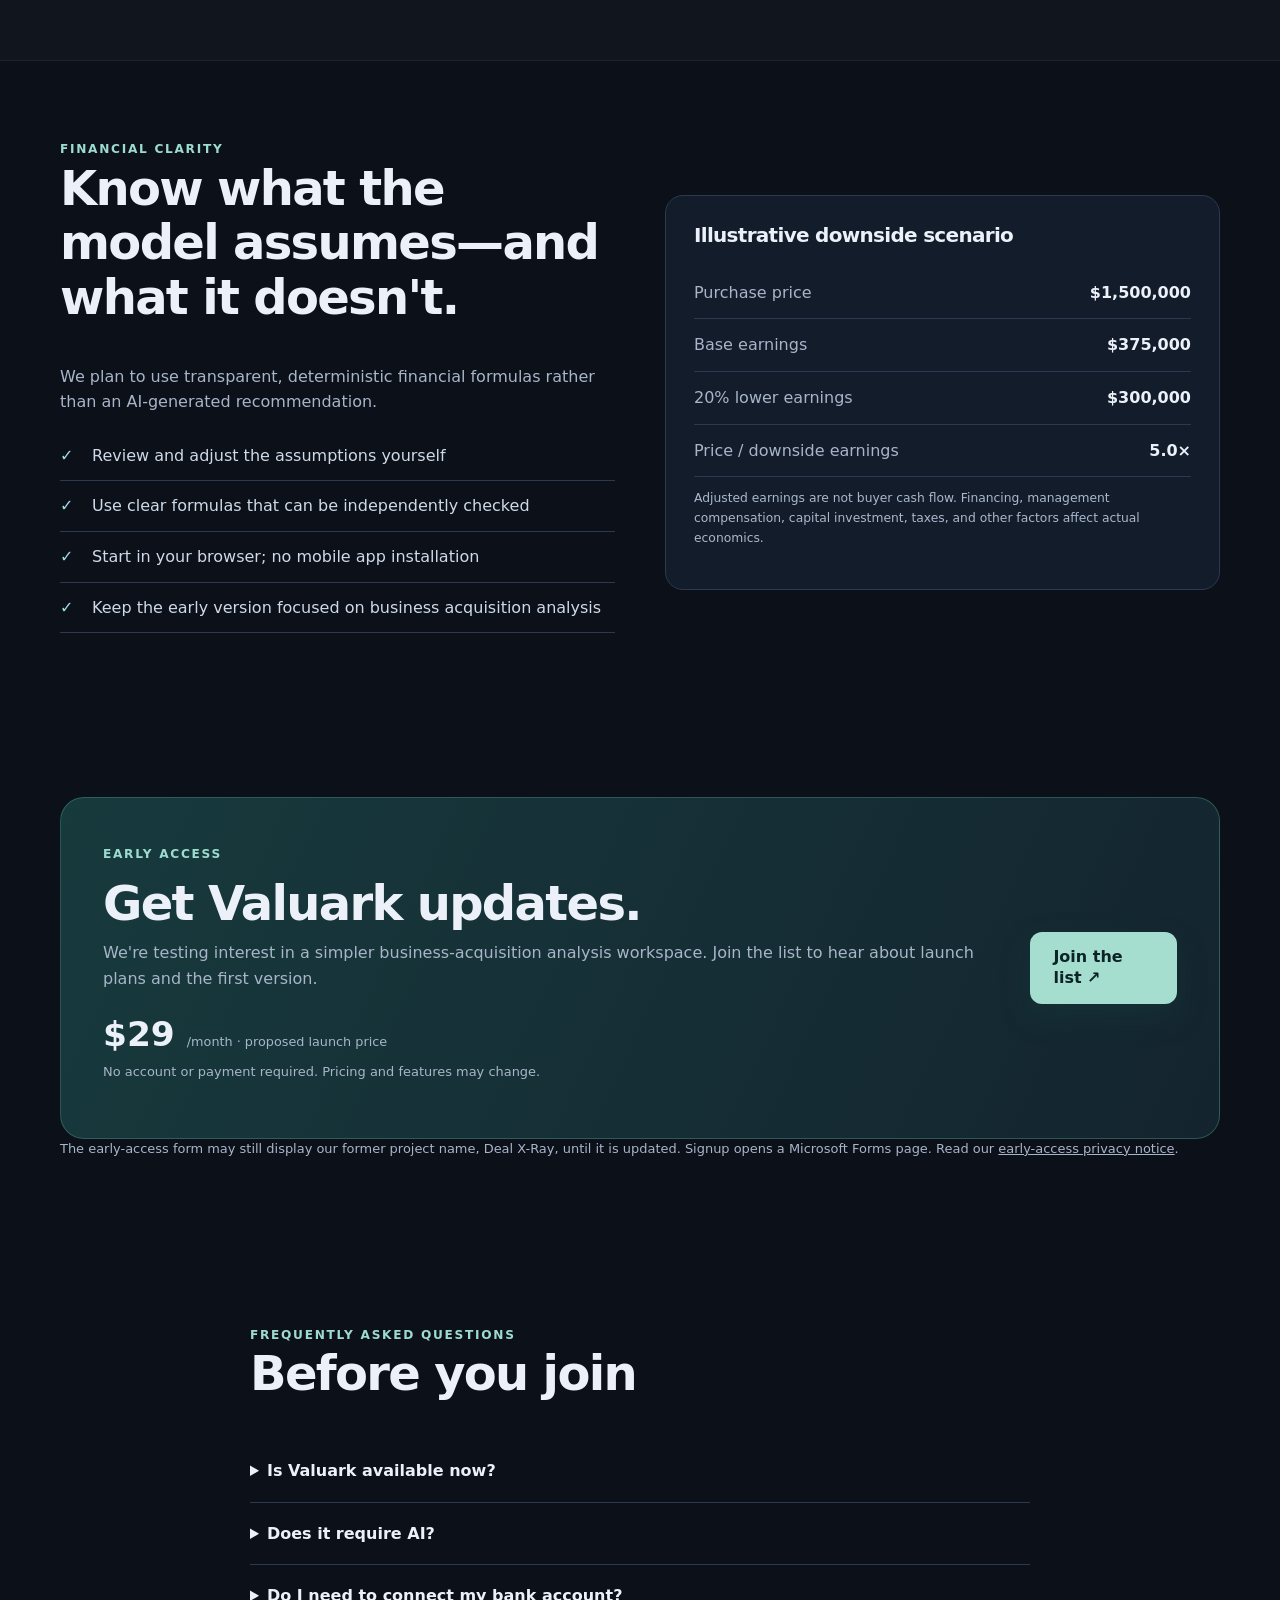
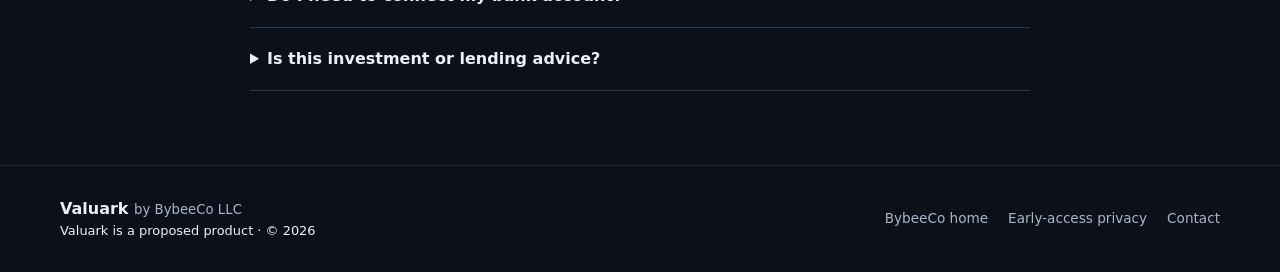
==== commit 16b083d4: "feat(brand): update deal-xray/index.html for Valuark brand transition" ====
--- a/deal-xray/index.html
+++ b/deal-xray/index.html
@@ -1,11 +1 @@
-<!doctype html>
-<html lang="en"><head><meta charset="utf-8"><meta name="viewport" content="width=device-width,initial-scale=1"><meta name="theme-color" content="#0b1019"><meta name="description" content="Deal X-Ray is a planned business acquisition analysis workspace. Model valuations, financing, and downside scenarios. Join the early-access list."><meta property="og:title" content="Deal X-Ray | Analyze the deal. Understand the numbers."><meta property="og:description" content="A simpler way to evaluate business acquisitions. Join the early-access list."><link rel="icon" type="image/png" sizes="96x96" href="../favicon-96x96.png"><link rel="apple-touch-icon" sizes="192x192" href="../web-app-manifest-192x192.png"><link rel="stylesheet" href="../styles.css"><title>Deal X-Ray — Business acquisition analysis | BybeeCo</title></head>
-<body><header class="header"><div class="container nav"><a class="logo" href="../"><img class="brand-mark" src="../web-app-manifest-192x192.png" width="41" height="41" alt="" decoding="async">BybeeCo</a><nav class="nav-links" aria-label="Primary"><a href="#features">Features</a><a href="#how">Approach</a><a class="button primary small" href="#early-access">Join early access ↗</a></nav></div></header>
-<main>
-<section class="hero container"><div><span class="eyebrow">Deal X-Ray · In concept validation</span><h1>Analyze the deal.<br><span>Understand the numbers.</span></h1><p class="lead">A simpler way to evaluate small-business acquisitions. Explore purchase prices, financing, cash flow assumptions, and downside scenarios—without spreadsheet sprawl.</p><div class="actions"><a class="button primary" href="#early-access">Join early access ↗</a><a class="button secondary" href="#how">See the approach ↓</a></div><p class="caption">Concept stage · Planned launch pricing: $29/month · No payment required to join</p></div>
-<div class="preview" role="img" aria-label="Illustrative acquisition underwriting preview showing a fictional business, price to earnings multiple, and downside scenarios"><div class="preview-head"><strong>✧ Deal X-Ray</strong><small>Illustrative preview</small></div><div class="preview-body"><span class="preview-tag">EXAMPLE ONLY</span><h3>Regional Services Company</h3><p class="caption">Fictional acquisition · Not a functioning app</p><div class="metrics"><div class="metric"><span>Asking price</span><strong>$1.50M</strong></div><div class="metric"><span>Adjusted earnings</span><strong>$375K</strong></div><div class="metric"><span>Price / earnings</span><strong>4.0×</strong></div></div><div class="graph"><div class="graph-top"><strong>Earnings sensitivity</strong><small>Illustrative</small></div><div class="bars"><div style="--h:100%"></div><div style="--h:90%"></div><div style="--h:80%"></div></div><div class="bar-labels"><span>$375K base</span><span>$338K −10%</span><span>$300K −20%</span></div></div></div></div></section>
-<section class="section section-alt" id="features"><div class="container"><div class="section-head"><span class="kicker">Planned capabilities</span><h2>Less spreadsheet work. More clarity on every deal.</h2><p>Designed for people who evaluate multiple opportunities and want consistent assumptions across their analyses.</p></div><div class="cards"><article class="card"><span class="num">01 / MODEL</span><h3>Acquisition economics</h3><p>Explore purchase-price multiples, borrowing costs, and projected cash available based on your inputs.</p></article><article class="card"><span class="num">02 / TEST</span><h3>Downside scenarios</h3><p>Understand how lower earnings, higher interest rates, and different purchase prices affect the model.</p></article><article class="card"><span class="num">03 / COMPARE</span><h3>Deal workspace</h3><p>Plan to save assumptions and compare opportunities without duplicating spreadsheets.</p></article></div></div></section>
-<section class="section container" id="how"><div class="split"><div><span class="kicker">Financial clarity</span><h2>Know what the model assumes—and what it doesn't.</h2><p>We plan to use transparent, deterministic financial formulas rather than an AI-generated recommendation.</p><ul class="check-list"><li>Review and adjust the assumptions yourself</li><li>Use clear formulas that can be independently checked</li><li>Start in your browser; no mobile app installation</li><li>Keep the early version focused on business acquisition analysis</li></ul></div><div class="note"><h3>Illustrative downside scenario</h3><div class="note-line"><span>Purchase price</span><strong>$1,500,000</strong></div><div class="note-line"><span>Base earnings</span><strong>$375,000</strong></div><div class="note-line"><span>20% lower earnings</span><strong>$300,000</strong></div><div class="note-line"><span>Price / downside earnings</span><strong>5.0×</strong></div><p class="warning">Adjusted earnings are not buyer cash flow. Financing, management compensation, capital investment, taxes, and other factors affect actual economics.</p></div></div></section>
-<section class="section container" id="early-access"><div class="cta"><div><span class="kicker">Early access</span><h2>See Deal X-Ray first.</h2><p>We're testing interest in a simpler business-acquisition analysis workspace. Join the list to hear about launch plans and the first version.</p><div class="price"><strong>$29</strong><span>/month · proposed launch price</span></div><p class="caption">No account or payment required. Pricing and features may change.</p></div><a class="button primary" href="https://forms.cloud.microsoft/Pages/ResponsePage.aspx?id=NekUYfxFBU6qpfQUZ_yg_f80z0Z3oLlMpwESJOcBspFUMzMwTzVXTllCS1RRMVNJT1NWU1c4MEo0NC4u" target="_blank" rel="noopener noreferrer">Join the list ↗</a></div><p class="caption">Signup opens a Microsoft Forms page. Read our <a href="privacy.html" style="text-decoration:underline">early-access privacy notice</a>.</p></section>
-<section class="section faq container"><span class="kicker">Frequently asked questions</span><h2>Before you join</h2><details><summary>Is Deal X-Ray available now?</summary><p>No. We're evaluating demand and developing the initial concept. The signup list is not a purchase or guarantee of launch.</p></details><details><summary>Does it require AI?</summary><p>No. The planned financial modeling uses formulas and explicit assumptions, not AI inference services.</p></details><details><summary>Do I need to connect my bank account?</summary><p>No. The early-access form does not request bank details or financial statements.</p></details><details><summary>Is this investment or lending advice?</summary><p>No. Deal X-Ray is planned as modeling and decision-support software, not investment, accounting, tax, legal, appraisal, or lending advice.</p></details></section>
-</main><footer class="footer"><div class="container footer-inner"><div><strong>BybeeCo LLC</strong><div class="caption">Deal X-Ray is a proposed product · © 2026</div></div><div class="footer-links"><a href="../">BybeeCo home</a><a href="privacy.html">Early-access privacy</a><a href="mailto:chandler@bybeeco.net">Contact</a></div></div></footer></body></html>+<!doctype html><html lang="en"><head><meta charset="utf-8"><meta name="viewport" content="width=device-width,initial-scale=1"><meta name="robots" content="noindex,follow"><meta http-equiv="refresh" content="0; url=../valuark/"><link rel="canonical" href="https://bybeeco.net/valuark/"><title>Deal X-Ray has moved to Valuark</title></head><body><p>This page has moved to <a href="../valuark/">Valuark</a>.</p></body></html>
